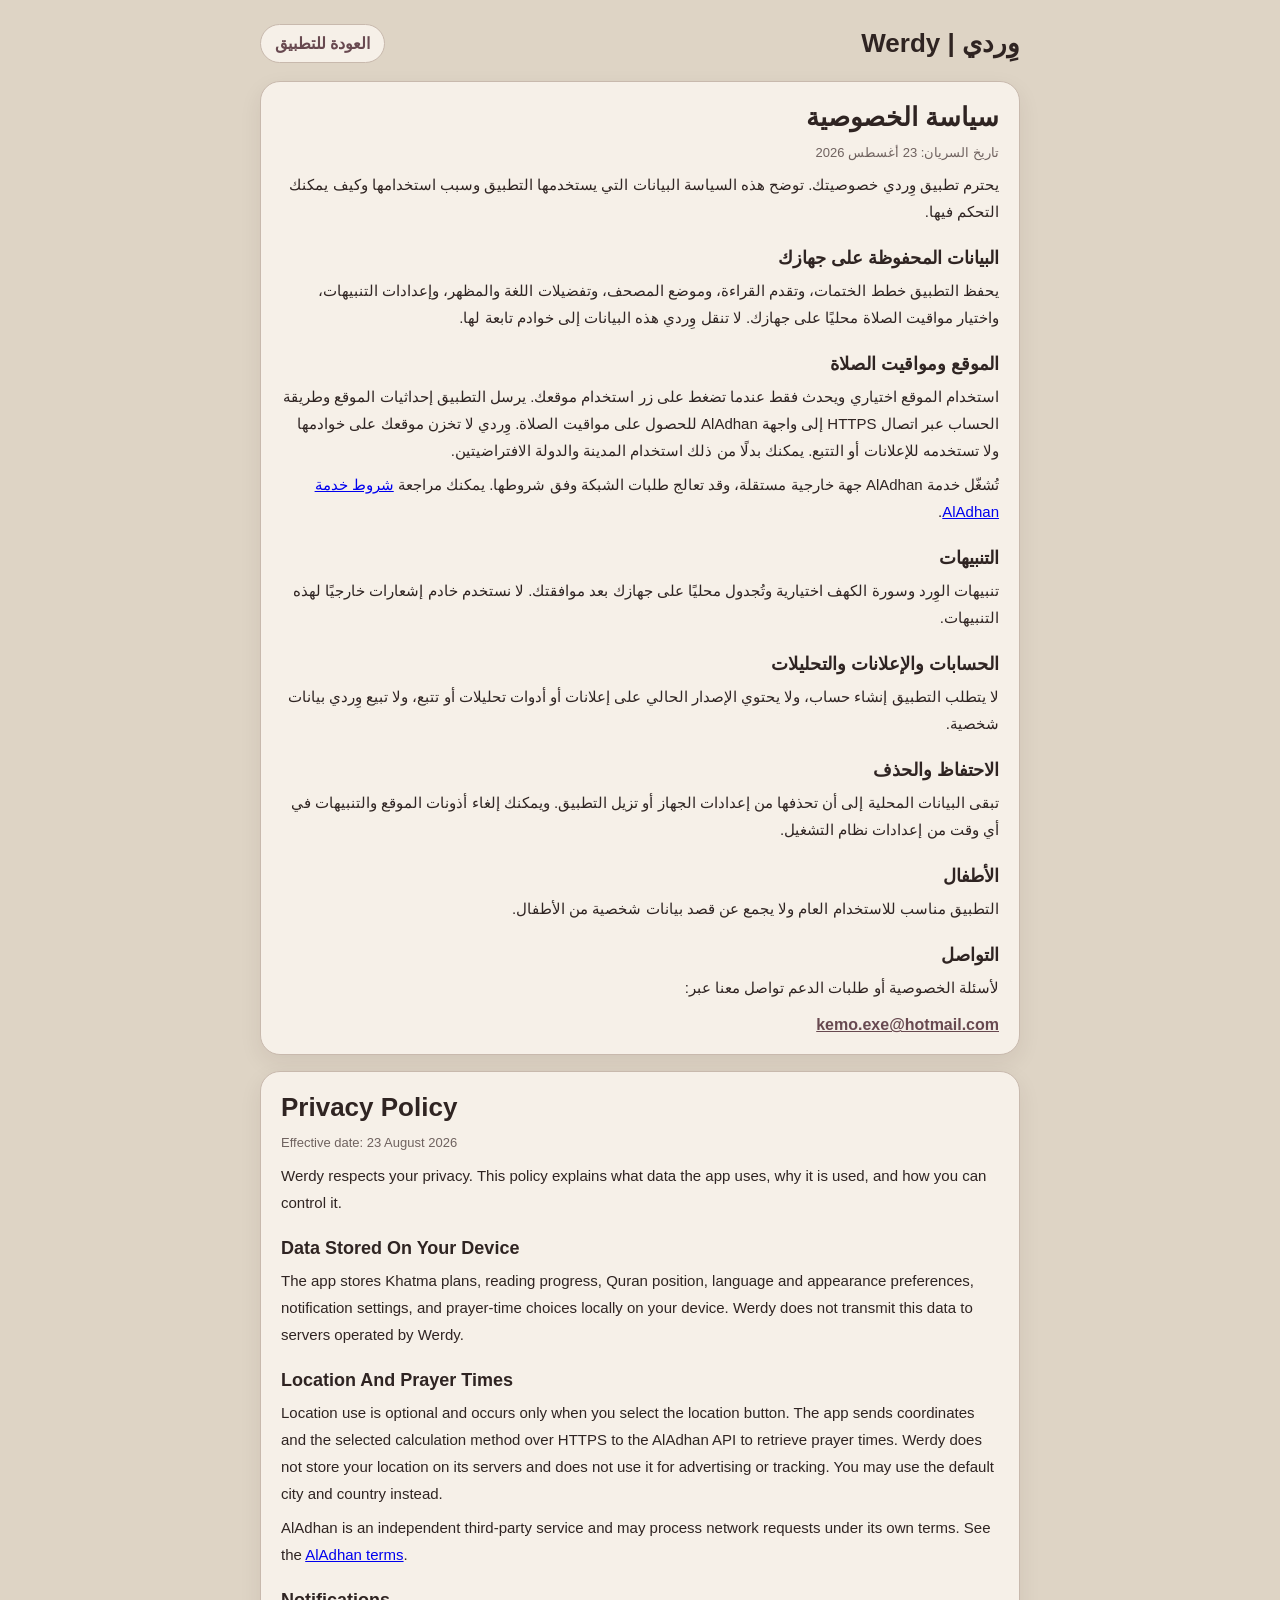
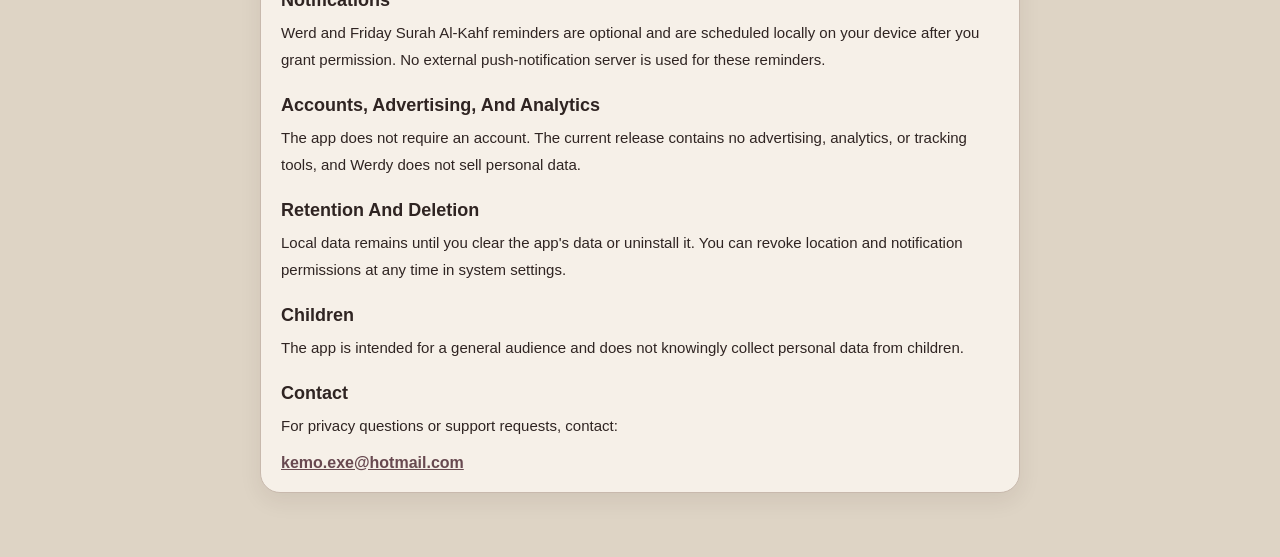
==== privacy.html @ 314fc112 "Add files via upload" ====
<!doctype html>
<html lang="ar" dir="rtl">
<head>
  <meta charset="utf-8" />
  <meta name="viewport" content="width=device-width,initial-scale=1,viewport-fit=cover" />
  <meta name="theme-color" content="#ded4c5" />
  <title>سياسة خصوصية وِردي | Werdy Privacy Policy</title>
  <link rel="stylesheet" href="legal.css" />
</head>
<body>
  <main>
    <div class="top"><span class="brand">وِردي | Werdy</span><a class="back" href="index.html">العودة للتطبيق</a></div>
    <article>
      <h1>سياسة الخصوصية</h1>
      <p class="muted">تاريخ السريان: 23 أغسطس 2026</p>
      <p>يحترم تطبيق وِردي خصوصيتك. توضح هذه السياسة البيانات التي يستخدمها التطبيق وسبب استخدامها وكيف يمكنك التحكم فيها.</p>
      <h2>البيانات المحفوظة على جهازك</h2>
      <p>يحفظ التطبيق خطط الختمات، وتقدم القراءة، وموضع المصحف، وتفضيلات اللغة والمظهر، وإعدادات التنبيهات، واختيار مواقيت الصلاة محليًا على جهازك. لا تنقل وِردي هذه البيانات إلى خوادم تابعة لها.</p>
      <h2>الموقع ومواقيت الصلاة</h2>
      <p>استخدام الموقع اختياري ويحدث فقط عندما تضغط على زر استخدام موقعك. يرسل التطبيق إحداثيات الموقع وطريقة الحساب عبر اتصال HTTPS إلى واجهة AlAdhan للحصول على مواقيت الصلاة. وِردي لا تخزن موقعك على خوادمها ولا تستخدمه للإعلانات أو التتبع. يمكنك بدلًا من ذلك استخدام المدينة والدولة الافتراضيتين.</p>
      <p>تُشغّل خدمة AlAdhan جهة خارجية مستقلة، وقد تعالج طلبات الشبكة وفق شروطها. يمكنك مراجعة <a href="https://aladhan.com/credits-and-terms" target="_blank" rel="noopener">شروط خدمة AlAdhan</a>.</p>
      <h2>التنبيهات</h2>
      <p>تنبيهات الوِرد وسورة الكهف اختيارية وتُجدول محليًا على جهازك بعد موافقتك. لا نستخدم خادم إشعارات خارجيًا لهذه التنبيهات.</p>
      <h2>الحسابات والإعلانات والتحليلات</h2>
      <p>لا يتطلب التطبيق إنشاء حساب، ولا يحتوي الإصدار الحالي على إعلانات أو أدوات تحليلات أو تتبع، ولا تبيع وِردي بيانات شخصية.</p>
      <h2>الاحتفاظ والحذف</h2>
      <p>تبقى البيانات المحلية إلى أن تحذفها من إعدادات الجهاز أو تزيل التطبيق. ويمكنك إلغاء أذونات الموقع والتنبيهات في أي وقت من إعدادات نظام التشغيل.</p>
      <h2>الأطفال</h2>
      <p>التطبيق مناسب للاستخدام العام ولا يجمع عن قصد بيانات شخصية من الأطفال.</p>
      <h2>التواصل</h2>
      <p>لأسئلة الخصوصية أو طلبات الدعم تواصل معنا عبر:</p>
      <a class="contact" href="mailto:kemo.exe@hotmail.com">kemo.exe@hotmail.com</a>
    </article>
    <article class="english" lang="en">
      <h1>Privacy Policy</h1>
      <p class="muted">Effective date: 23 August 2026</p>
      <p>Werdy respects your privacy. This policy explains what data the app uses, why it is used, and how you can control it.</p>
      <h2>Data Stored On Your Device</h2>
      <p>The app stores Khatma plans, reading progress, Quran position, language and appearance preferences, notification settings, and prayer-time choices locally on your device. Werdy does not transmit this data to servers operated by Werdy.</p>
      <h2>Location And Prayer Times</h2>
      <p>Location use is optional and occurs only when you select the location button. The app sends coordinates and the selected calculation method over HTTPS to the AlAdhan API to retrieve prayer times. Werdy does not store your location on its servers and does not use it for advertising or tracking. You may use the default city and country instead.</p>
      <p>AlAdhan is an independent third-party service and may process network requests under its own terms. See the <a href="https://aladhan.com/credits-and-terms" target="_blank" rel="noopener">AlAdhan terms</a>.</p>
      <h2>Notifications</h2>
      <p>Werd and Friday Surah Al-Kahf reminders are optional and are scheduled locally on your device after you grant permission. No external push-notification server is used for these reminders.</p>
      <h2>Accounts, Advertising, And Analytics</h2>
      <p>The app does not require an account. The current release contains no advertising, analytics, or tracking tools, and Werdy does not sell personal data.</p>
      <h2>Retention And Deletion</h2>
      <p>Local data remains until you clear the app's data or uninstall it. You can revoke location and notification permissions at any time in system settings.</p>
      <h2>Children</h2>
      <p>The app is intended for a general audience and does not knowingly collect personal data from children.</p>
      <h2>Contact</h2>
      <p>For privacy questions or support requests, contact:</p>
      <a class="contact" href="mailto:kemo.exe@hotmail.com">kemo.exe@hotmail.com</a>
    </article>
  </main>
</body>
</html>
---- legal.css ----
:root{color-scheme:light dark;--bg:#ded4c5;--surface:#f6f0e8;--text:#2f2422;--muted:#6f625f;--accent:#684950;--border:#c8b9ad}*{box-sizing:border-box}html{background:var(--bg);font-family:-apple-system,BlinkMacSystemFont,"Segoe UI",Tahoma,Arial,sans-serif;color:var(--text)}body{margin:0;padding:24px 16px 48px;background:var(--bg)}main{width:min(100%,760px);margin:auto}.top{display:flex;align-items:center;justify-content:space-between;gap:16px;margin-bottom:18px}.brand{font-size:26px;font-weight:900}.back{padding:9px 14px;border:1px solid var(--border);border-radius:999px;background:var(--surface);color:var(--accent);font-weight:800;text-decoration:none}article{margin-bottom:16px;padding:20px;background:var(--surface);border:1px solid var(--border);border-radius:20px;box-shadow:0 8px 22px rgba(45,30,31,.08)}h1{margin:0 0 8px;font-size:26px}h2{margin:22px 0 8px;font-size:18px}h2:first-child{margin-top:0}p,li{font-size:15px;line-height:1.8}p{margin:7px 0}ul{margin:8px 0;padding-inline-start:22px}.muted{color:var(--muted);font-size:13px}.english{direction:ltr;text-align:left}.contact{display:inline-block;margin-top:8px;color:var(--accent);font-weight:800;overflow-wrap:anywhere}@media(prefers-color-scheme:dark){:root{--bg:#1b1412;--surface:#2a211f;--text:#f5ece5;--muted:#c7b8b1;--accent:#e0b6be;--border:#4d3d39}}
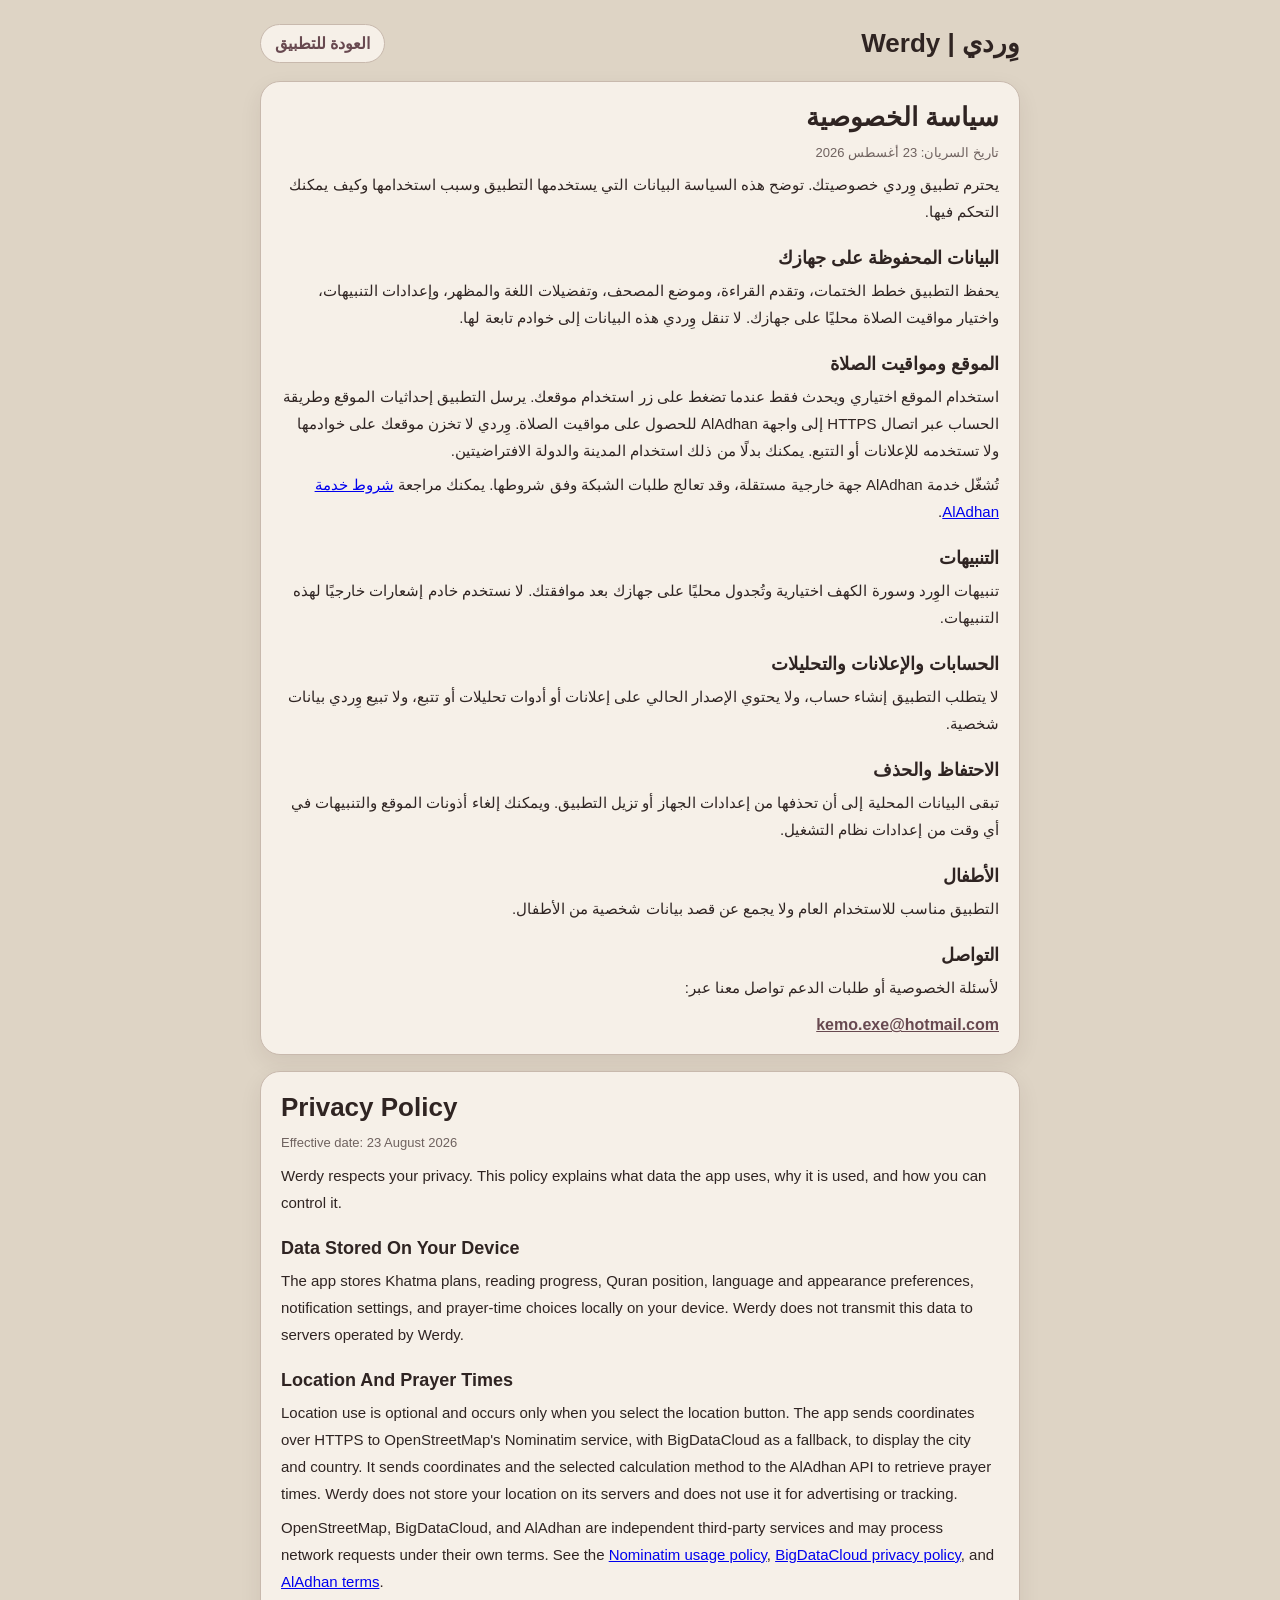
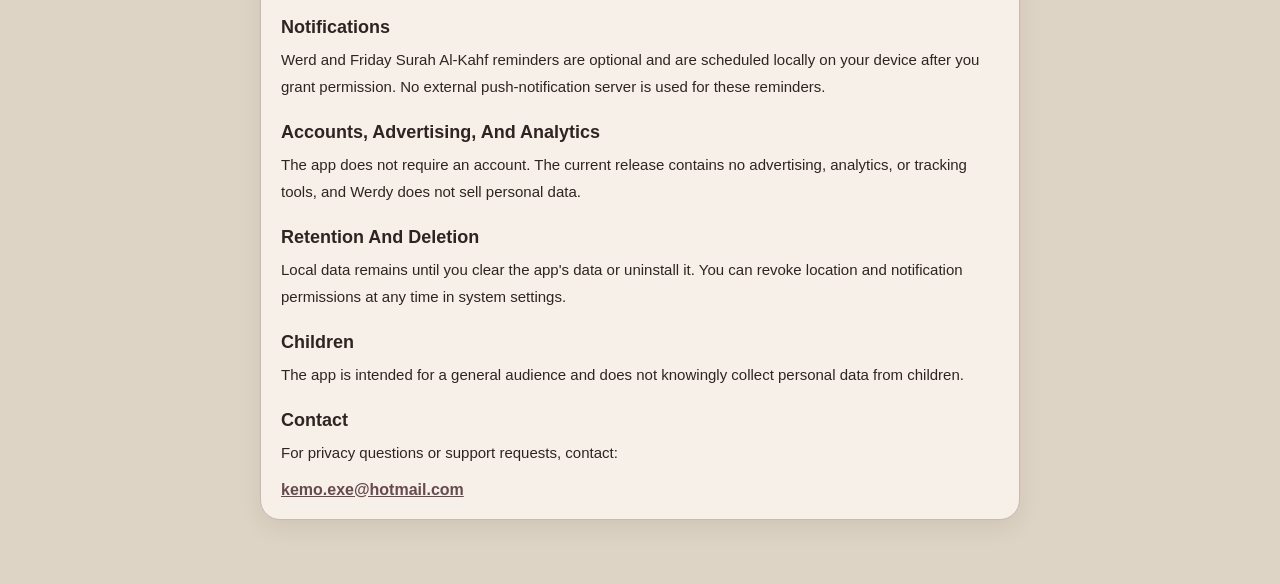
==== commit e47e5dff: "Publish Werdy web release 72" ====
--- a/privacy.html
+++ b/privacy.html
@@ -38,8 +38,8 @@
       <h2>Data Stored On Your Device</h2>
       <p>The app stores Khatma plans, reading progress, Quran position, language and appearance preferences, notification settings, and prayer-time choices locally on your device. Werdy does not transmit this data to servers operated by Werdy.</p>
       <h2>Location And Prayer Times</h2>
-      <p>Location use is optional and occurs only when you select the location button. The app sends coordinates and the selected calculation method over HTTPS to the AlAdhan API to retrieve prayer times. Werdy does not store your location on its servers and does not use it for advertising or tracking. You may use the default city and country instead.</p>
-      <p>AlAdhan is an independent third-party service and may process network requests under its own terms. See the <a href="https://aladhan.com/credits-and-terms" target="_blank" rel="noopener">AlAdhan terms</a>.</p>
+      <p>Location use is optional and occurs only when you select the location button. The app sends coordinates over HTTPS to OpenStreetMap's Nominatim service, with BigDataCloud as a fallback, to display the city and country. It sends coordinates and the selected calculation method to the AlAdhan API to retrieve prayer times. Werdy does not store your location on its servers and does not use it for advertising or tracking.</p>
+      <p>OpenStreetMap, BigDataCloud, and AlAdhan are independent third-party services and may process network requests under their own terms. See the <a href="https://operations.osmfoundation.org/policies/nominatim/" target="_blank" rel="noopener">Nominatim usage policy</a>, <a href="https://www.bigdatacloud.com/privacy" target="_blank" rel="noopener">BigDataCloud privacy policy</a>, and <a href="https://aladhan.com/credits-and-terms" target="_blank" rel="noopener">AlAdhan terms</a>.</p>
       <h2>Notifications</h2>
       <p>Werd and Friday Surah Al-Kahf reminders are optional and are scheduled locally on your device after you grant permission. No external push-notification server is used for these reminders.</p>
       <h2>Accounts, Advertising, And Analytics</h2>
